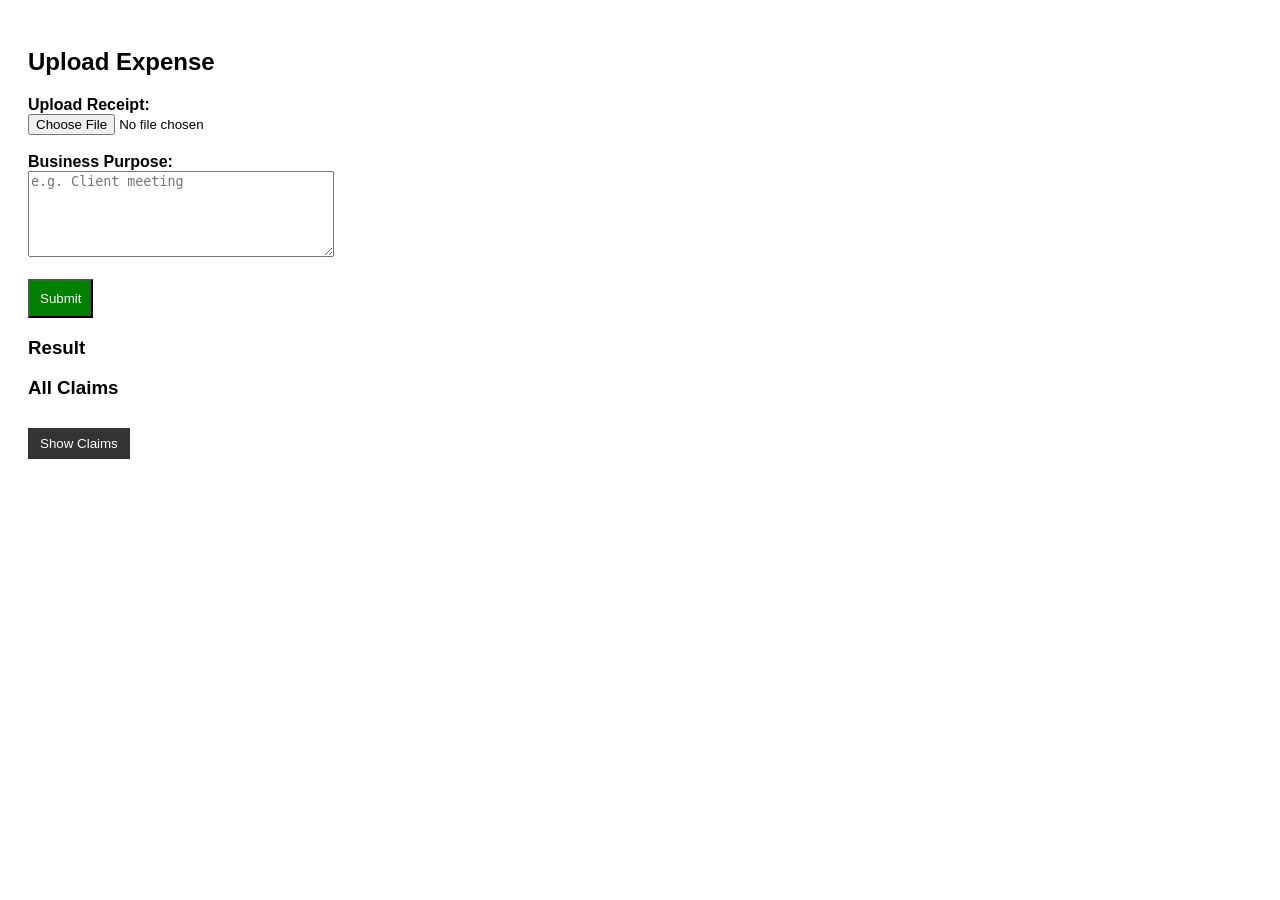
==== frontend/index.html @ b4218f21 "Initial Commit - partial submission" ====
<!DOCTYPE html>
<html>
<head>
    <title>Expense Auditor</title>
    <link rel="stylesheet" href="style.css">
</head>
<body>

<h2>Upload Expense</h2>

<form id="uploadForm">
    
    <label><b>Upload Receipt:</b></label><br>
    <input type="file" name="file" required><br><br>

    <label><b>Business Purpose:</b></label><br>
    <textarea name="purpose" placeholder="e.g. Client meeting"></textarea><br><br>

    <button type="submit">Submit</button>
</form>

<h3>Result</h3>
<pre id="result"></pre>

<h3>All Claims</h3>
<button id="toggleBtn" onclick="toggleClaims()">Show Claims</button>
<ul id="claims"></ul>

<script src="script.js"></script>

</body>
</html>
---- frontend/style.css ----
body {
    font-family: Arial;
    padding: 20px;
}

textarea {
    width: 300px;
    height: 80px;
}

button {
    padding: 10px;
    background: green;
    color: white;
}

#toggleBtn {
    margin-top: 10px;
    padding: 8px 12px;
    background-color: #333;
    color: white;
    border: none;
    cursor: pointer;
}

#toggleBtn:hover {
    background-color: #555;
}
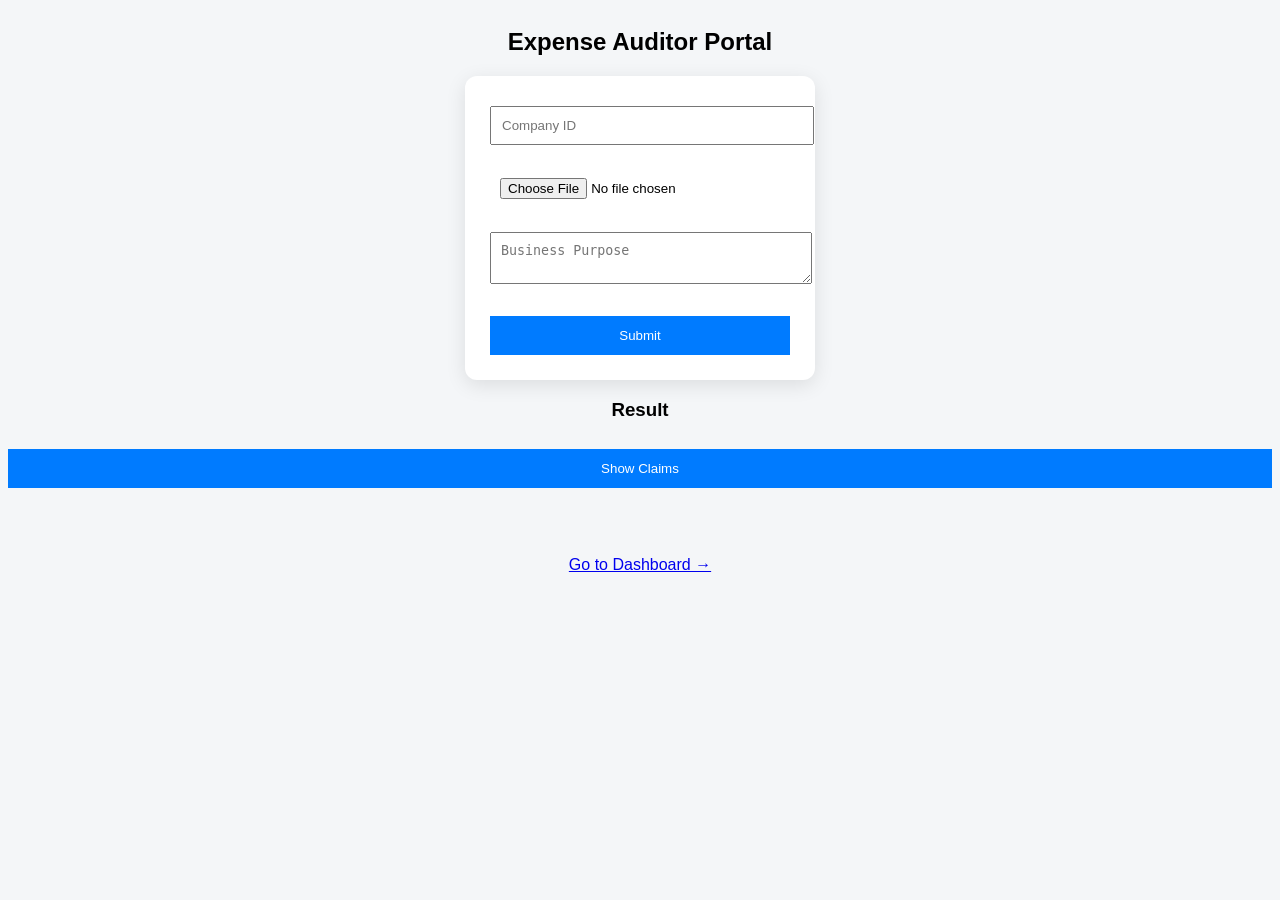
==== commit a1427ff5: "UI changes and other minor fixes" ====
--- a/frontend/index.html
+++ b/frontend/index.html
@@ -6,25 +6,23 @@
 </head>
 <body>
 
-<h2>Upload Expense</h2>
+<h2>Expense Auditor Portal</h2>
 
 <form id="uploadForm">
-    
-    <label><b>Upload Receipt:</b></label><br>
+    <input type="text" name="company_id" placeholder="Company ID" required><br><br>
     <input type="file" name="file" required><br><br>
-
-    <label><b>Business Purpose:</b></label><br>
-    <textarea name="purpose" placeholder="e.g. Client meeting"></textarea><br><br>
-
+    <textarea name="purpose" placeholder="Business Purpose"></textarea><br><br>
     <button type="submit">Submit</button>
 </form>
 
 <h3>Result</h3>
-<pre id="result"></pre>
+<div id="result"></div>
 
-<h3>All Claims</h3>
 <button id="toggleBtn" onclick="toggleClaims()">Show Claims</button>
 <ul id="claims"></ul>
+
+<br><br>
+<a href="dashboard.html">Go to Dashboard →</a>
 
 <script src="script.js"></script>
 
--- a/frontend/style.css
+++ b/frontend/style.css
@@ -1,28 +1,36 @@
 body {
-    font-family: Arial;
-    padding: 20px;
+    font-family: 'Segoe UI', sans-serif;
+    background: #f4f6f8;
+    display: flex;
+    flex-direction: column;
+    align-items: center;
 }
 
-textarea {
+form {
+    background: white;
+    padding: 25px;
+    border-radius: 12px;
+    box-shadow: 0 5px 20px rgba(0,0,0,0.1);
     width: 300px;
-    height: 80px;
+}
+
+input, textarea, select {
+    width: 100%;
+    padding: 10px;
+    margin-top: 5px;
 }
 
 button {
-    padding: 10px;
-    background: green;
+    width: 100%;
+    padding: 12px;
+    background: #007bff;
     color: white;
+    border: none;
+    margin-top: 10px;
 }
 
-#toggleBtn {
-    margin-top: 10px;
-    padding: 8px 12px;
-    background-color: #333;
-    color: white;
-    border: none;
-    cursor: pointer;
-}
-
-#toggleBtn:hover {
-    background-color: #555;
+table {
+    width: 90%;
+    margin-top: 20px;
+    background: white;
 }
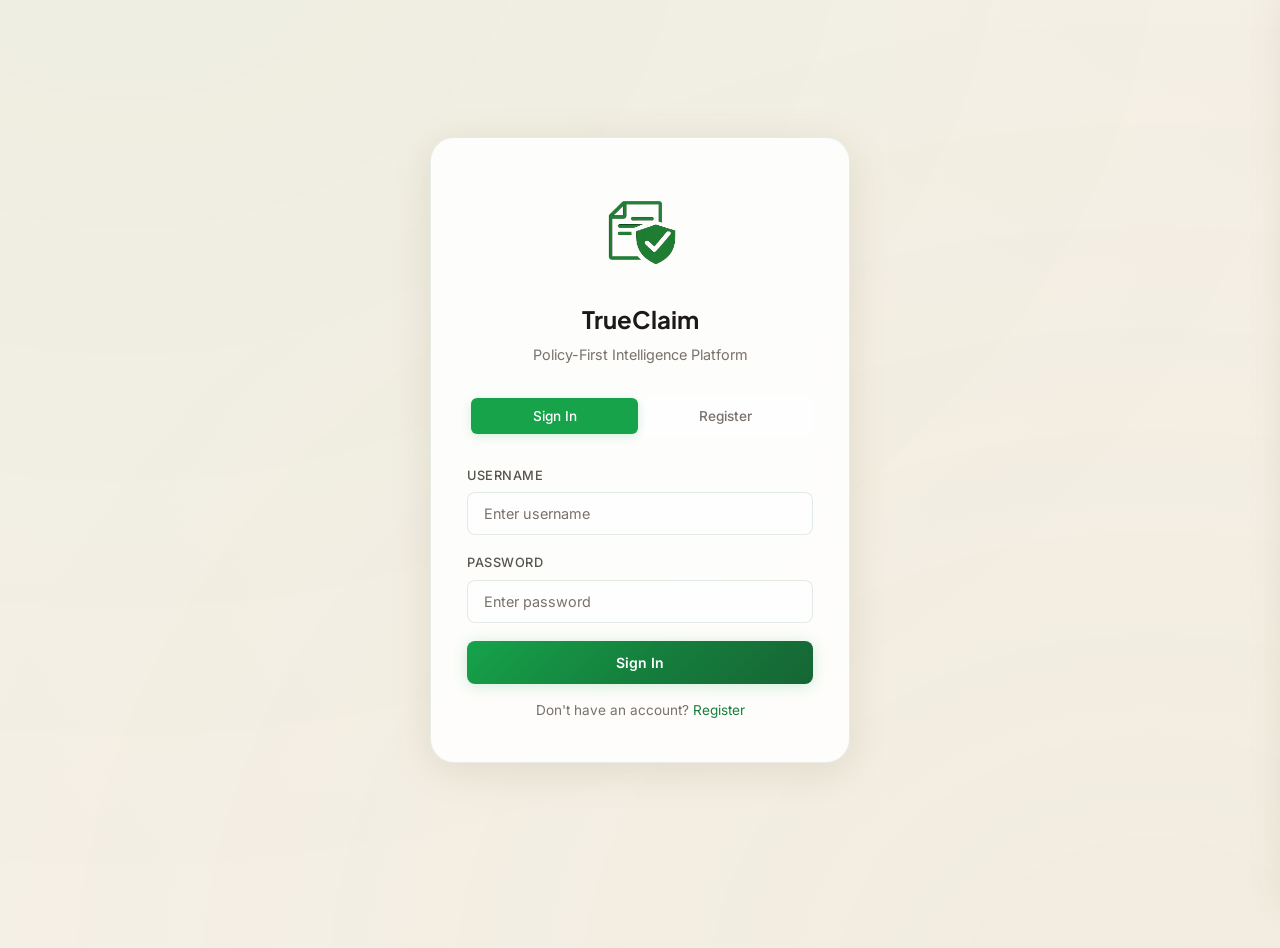
==== commit 95b69e29: "Role Based Login, Data retention after closing, Notifications on dashboard, Professional UI changes," ====
--- a/frontend/index.html
+++ b/frontend/index.html
@@ -1,30 +1,67 @@
-<!DOCTYPE html>
-<html>
-<head>
-    <title>Expense Auditor</title>
-    <link rel="stylesheet" href="style.css">
-</head>
-<body>
-
-<h2>Expense Auditor Portal</h2>
-
-<form id="uploadForm">
-    <input type="text" name="company_id" placeholder="Company ID" required><br><br>
-    <input type="file" name="file" required><br><br>
-    <textarea name="purpose" placeholder="Business Purpose"></textarea><br><br>
-    <button type="submit">Submit</button>
-</form>
-
-<h3>Result</h3>
-<div id="result"></div>
-
-<button id="toggleBtn" onclick="toggleClaims()">Show Claims</button>
-<ul id="claims"></ul>
-
-<br><br>
-<a href="dashboard.html">Go to Dashboard →</a>
-
-<script src="script.js"></script>
-
-</body>
+<!DOCTYPE html>
+<html lang="en">
+
+<head>
+    <meta charset="UTF-8">
+    <meta name="viewport" content="width=device-width, initial-scale=1.0">
+    <meta name="description"
+        content="Policy-First Expense Auditor — AI-powered expense claim management with automated policy compliance checking.">
+    <title>TrueClaim — Policy-First Intelligence</title>
+    <link rel="stylesheet" href="style.css">
+    <link rel="icon" href="logo/TrueClaim_logo_1.png">
+</head>
+
+<body>
+
+    <!-- ══════════════ HEADER ══════════════ -->
+    <header class="app-header" id="appHeader" style="display:none;">
+        <div class="logo" onclick="navigate(currentUser?.role === 'company' ? 'dashboard' : 'employee')">
+            <img src="logo/TrueClaim_logo_1.png" alt="Logo" style="height: 75px;">
+            <span>TrueClaim</span>
+        </div>
+
+        <nav>
+            <ul class="nav-links" id="navLinks"></ul>
+        </nav>
+
+        <div class="header-actions">
+            <div class="user-badge" id="userBadge">
+                <div class="avatar" id="userAvatar"></div>
+                <span id="userName"></span>
+                <span class="role-tag" id="userRole"></span>
+            </div>
+            <button class="notif-bell" id="notifBell" onclick="toggleNotifPanel()">
+                <svg width="20" height="20" viewBox="0 0 24 24" fill="none" stroke="currentColor" stroke-width="2"
+                    stroke-linecap="round" stroke-linejoin="round">
+                    <path d="M18 8A6 6 0 0 0 6 8c0 7-3 9-3 9h18s-3-2-3-9"></path>
+                    <path d="M13.73 21a2 2 0 0 1-3.46 0"></path>
+                </svg>
+                <span class="notif-badge" id="notifBadge"></span>
+            </button>
+            <button class="btn-logout" onclick="logout()">Logout</button>
+        </div>
+    </header>
+
+    <!-- ══════════════ MAIN CONTENT ══════════════ -->
+    <main class="main-content" id="mainContent"></main>
+
+    <!-- ══════════════ NOTIFICATION PANEL ══════════════ -->
+    <div class="notif-overlay" id="notifOverlay" onclick="toggleNotifPanel()"></div>
+    <aside class="notif-panel" id="notifPanel">
+        <div class="notif-panel-header">
+            <h3>Notifications</h3>
+            <div style="display:flex; gap:8px; align-items:center;">
+                <button class="link-text" onclick="markAllRead()">Mark all read</button>
+                <button class="notif-panel-close" onclick="toggleNotifPanel()">✕</button>
+            </div>
+        </div>
+        <div class="notif-list" id="notifList"></div>
+    </aside>
+
+    <!-- ══════════════ TOAST CONTAINER ══════════════ -->
+    <div class="toast-container" id="toastContainer"></div>
+
+    <script src="script.js"></script>
+</body>
+
 </html>
--- a/frontend/style.css
+++ b/frontend/style.css
@@ -1,36 +1,1463 @@
+/* EXPENSE AUDITOR — Parchment & Green Money Design System */
+
+@import url('https://fonts.googleapis.com/css2?family=Inter:wght@300;400;500;600;700&family=Plus+Jakarta+Sans:wght@500;600;700;800&display=swap');
+
+/* ── Design Tokens ── */
+:root {
+  --bg-primary: #f5f0e6;
+  --bg-secondary: #efe9db;
+  --bg-card: rgba(255, 255, 255, 0.75);
+  --bg-card-hover: rgba(255, 255, 255, 0.9);
+  --bg-glass: rgba(255, 252, 245, 0.7);
+  --bg-input: rgba(255, 255, 255, 0.6);
+  --bg-overlay: rgba(60, 50, 30, 0.4);
+
+  --border-subtle: rgba(22, 101, 52, 0.12);
+  --border-medium: rgba(22, 101, 52, 0.25);
+  --border-focus: rgba(22, 163, 74, 0.5);
+
+  --text-primary: #1c1917;
+  --text-secondary: #57534e;
+  --text-muted: #78716c;
+  --text-accent: #15803d;
+
+  --accent-primary: #16a34a;
+  --accent-hover: #15803d;
+  --accent-glow: rgba(22, 163, 74, 0.2);
+  --gradient-primary: linear-gradient(135deg, #16a34a, #15803d, #166534);
+  --gradient-card: linear-gradient(135deg, rgba(22, 163, 74, 0.05), rgba(22, 101, 52, 0.02));
+  --gradient-hero: linear-gradient(135deg, #16a34a 0%, #15803d 50%, #166534 100%);
+
+  --success: #16a34a;
+  --success-bg: rgba(22, 163, 74, 0.1);
+  --success-border: rgba(22, 163, 74, 0.3);
+  --warning: #d97706;
+  --warning-bg: rgba(217, 119, 6, 0.1);
+  --warning-border: rgba(217, 119, 6, 0.3);
+  --danger: #dc2626;
+  --danger-bg: rgba(220, 38, 38, 0.08);
+  --danger-border: rgba(220, 38, 38, 0.25);
+  --info: #2563eb;
+  --info-bg: rgba(37, 99, 235, 0.08);
+
+  --radius-sm: 8px;
+  --radius-md: 12px;
+  --radius-lg: 16px;
+  --radius-xl: 24px;
+  --radius-full: 9999px;
+
+  --shadow-sm: 0 2px 8px rgba(120, 100, 60, 0.08);
+  --shadow-md: 0 4px 20px rgba(120, 100, 60, 0.1);
+  --shadow-lg: 0 8px 40px rgba(120, 100, 60, 0.14);
+  --shadow-glow: 0 0 25px var(--accent-glow);
+
+  --transition-fast: 150ms cubic-bezier(0.4, 0, 0.2, 1);
+  --transition-base: 250ms cubic-bezier(0.4, 0, 0.2, 1);
+  --transition-slow: 400ms cubic-bezier(0.4, 0, 0.2, 1);
+
+  --font-body: 'Inter', -apple-system, BlinkMacSystemFont, 'Segoe UI', sans-serif;
+  --font-heading: 'Plus Jakarta Sans', 'Inter', sans-serif;
+
+  --header-height: 64px;
+}
+
+/* ── Reset & Base ── */
+*, *::before, *::after {
+  margin: 0;
+  padding: 0;
+  box-sizing: border-box;
+}
+
+html {
+  font-size: 16px;
+  scroll-behavior: smooth;
+  -webkit-font-smoothing: antialiased;
+  -moz-osx-font-smoothing: grayscale;
+}
+
 body {
-    font-family: 'Segoe UI', sans-serif;
-    background: #f4f6f8;
+  font-family: var(--font-body);
+  background: var(--bg-primary);
+  color: var(--text-primary);
+  min-height: 100vh;
+  line-height: 1.6;
+  overflow-x: hidden;
+}
+
+/* Ambient background warmth */
+body::before {
+  content: '';
+  position: fixed;
+  top: -50%;
+  left: -50%;
+  width: 200%;
+  height: 200%;
+  background: radial-gradient(ellipse at 30% 20%, rgba(22, 163, 74, 0.03) 0%, transparent 50%),
+              radial-gradient(ellipse at 70% 80%, rgba(180, 160, 100, 0.04) 0%, transparent 50%);
+  pointer-events: none;
+  z-index: -1;
+}
+
+a { color: var(--text-accent); text-decoration: none; }
+a:hover { color: var(--accent-hover); }
+
+/* ── Scrollbar ── */
+::-webkit-scrollbar { width: 6px; }
+::-webkit-scrollbar-track { background: transparent; }
+::-webkit-scrollbar-thumb {
+  background: rgba(22, 163, 74, 0.25);
+  border-radius: var(--radius-full);
+}
+::-webkit-scrollbar-thumb:hover { background: rgba(22, 163, 74, 0.45); }
+
+
+/* HEADER / NAVIGATION */
+
+.app-header {
+  position: sticky;
+  top: 0;
+  z-index: 100;
+  height: var(--header-height);
+  padding: 0 24px;
+  display: flex;
+  align-items: center;
+  justify-content: space-between;
+  background: rgba(239, 233, 219, 0.9);
+  backdrop-filter: blur(20px) saturate(1.4);
+  -webkit-backdrop-filter: blur(20px) saturate(1.4);
+  border-bottom: 1px solid rgba(22, 101, 52, 0.1);
+}
+
+.logo {
+  display: flex;
+  align-items: center;
+  gap: 10px;
+  font-family: var(--font-heading);
+  font-weight: 700;
+  font-size: 1.15rem;
+  color: var(--text-primary);
+  cursor: pointer;
+}
+
+.logo-icon {
+  width: 34px;
+  height: 34px;
+  border-radius: var(--radius-sm);
+  background: var(--gradient-primary);
+  display: flex;
+  align-items: center;
+  justify-content: center;
+  font-size: 1rem;
+  box-shadow: var(--shadow-glow);
+}
+
+.nav-links {
+  display: flex;
+  align-items: center;
+  gap: 4px;
+  list-style: none;
+}
+
+.nav-links a {
+  padding: 8px 16px;
+  border-radius: var(--radius-sm);
+  font-size: 0.875rem;
+  font-weight: 500;
+  color: var(--text-secondary);
+  transition: all var(--transition-fast);
+  position: relative;
+}
+
+.nav-links a:hover,
+.nav-links a.active {
+  color: var(--text-primary);
+  background: rgba(22, 163, 74, 0.08);
+}
+
+.nav-links a.active::after {
+  content: '';
+  position: absolute;
+  bottom: -1px;
+  left: 50%;
+  transform: translateX(-50%);
+  width: 20px;
+  height: 2px;
+  background: var(--accent-primary);
+  border-radius: var(--radius-full);
+}
+
+.header-actions {
+  display: flex;
+  align-items: center;
+  gap: 12px;
+}
+
+.user-badge {
+  display: flex;
+  align-items: center;
+  gap: 8px;
+  padding: 6px 14px;
+  background: var(--bg-card);
+  border: 1px solid var(--border-subtle);
+  border-radius: var(--radius-full);
+  font-size: 0.8rem;
+  color: var(--text-secondary);
+}
+
+.user-badge .avatar {
+  width: 24px;
+  height: 24px;
+  border-radius: 50%;
+  background: var(--gradient-primary);
+  display: flex;
+  align-items: center;
+  justify-content: center;
+  font-size: 0.7rem;
+  font-weight: 600;
+  color: white;
+}
+
+.user-badge .role-tag {
+  font-size: 0.65rem;
+  text-transform: uppercase;
+  letter-spacing: 0.5px;
+  padding: 2px 6px;
+  border-radius: var(--radius-full);
+  background: rgba(22, 163, 74, 0.12);
+  color: var(--text-accent);
+}
+
+/* ── Notification Bell ── */
+.notif-bell {
+  position: relative;
+  background: none;
+  border: 1px solid var(--border-subtle);
+  border-radius: var(--radius-sm);
+  width: 38px;
+  height: 38px;
+  display: flex;
+  align-items: center;
+  justify-content: center;
+  cursor: pointer;
+  color: var(--text-secondary);
+  font-size: 1.1rem;
+  transition: all var(--transition-fast);
+}
+
+.notif-bell:hover {
+  background: rgba(22, 163, 74, 0.08);
+  color: var(--text-primary);
+  border-color: var(--border-medium);
+}
+
+.notif-badge {
+  position: absolute;
+  top: -4px;
+  right: -4px;
+  min-width: 18px;
+  height: 18px;
+  padding: 0 5px;
+  border-radius: var(--radius-full);
+  background: var(--danger);
+  color: white;
+  font-size: 0.65rem;
+  font-weight: 700;
+  display: flex;
+  align-items: center;
+  justify-content: center;
+  box-shadow: 0 0 0 2px var(--bg-primary);
+}
+
+.notif-badge:empty, .notif-badge[data-count="0"] {
+  display: none;
+}
+
+.btn-logout {
+  background: none;
+  border: 1px solid var(--border-subtle);
+  border-radius: var(--radius-sm);
+  padding: 8px 14px;
+  font-size: 0.8rem;
+  font-weight: 500;
+  color: var(--text-secondary);
+  cursor: pointer;
+  transition: all var(--transition-fast);
+  font-family: var(--font-body);
+}
+
+.btn-logout:hover {
+  border-color: var(--danger-border);
+  color: var(--danger);
+  background: var(--danger-bg);
+}
+
+
+/* MAIN CONTENT */
+
+.main-content {
+  max-width: 1280px;
+  margin: 0 auto;
+  padding: 32px 24px 80px;
+  min-height: calc(100vh - var(--header-height));
+}
+
+.page-title {
+  font-family: var(--font-heading);
+  font-size: 1.75rem;
+  font-weight: 700;
+  margin-bottom: 8px;
+  background: var(--gradient-hero);
+  -webkit-background-clip: text;
+  -webkit-text-fill-color: transparent;
+  background-clip: text;
+}
+
+.page-subtitle {
+  color: var(--text-muted);
+  font-size: 0.95rem;
+  margin-bottom: 32px;
+}
+
+
+/* AUTH PAGES (Login / Register) */
+
+.auth-container {
+  display: flex;
+  align-items: center;
+  justify-content: center;
+  min-height: calc(100vh - var(--header-height));
+  padding: 20px;
+}
+
+.auth-card {
+  width: 100%;
+  max-width: 420px;
+  background: rgba(255, 255, 255, 0.85);
+  backdrop-filter: blur(20px);
+  -webkit-backdrop-filter: blur(20px);
+  border: 1px solid rgba(22, 101, 52, 0.1);
+  border-radius: var(--radius-xl);
+  padding: 40px 36px;
+  box-shadow: var(--shadow-lg);
+  animation: fadeSlideUp 0.5s ease;
+}
+
+.auth-card .logo-icon {
+  width: 48px;
+  height: 48px;
+  font-size: 1.4rem;
+  margin: 0 auto 20px;
+}
+
+.auth-card h2 {
+  font-family: var(--font-heading);
+  font-size: 1.5rem;
+  text-align: center;
+  margin-bottom: 4px;
+}
+
+.auth-card .subtitle {
+  text-align: center;
+  color: var(--text-muted);
+  font-size: 0.9rem;
+  margin-bottom: 28px;
+}
+
+.auth-tabs {
+  display: flex;
+  gap: 4px;
+  margin-bottom: 28px;
+  background: var(--bg-input);
+  border-radius: var(--radius-sm);
+  padding: 4px;
+}
+
+.auth-tabs button {
+  flex: 1;
+  padding: 10px;
+  border: none;
+  border-radius: 6px;
+  background: transparent;
+  color: var(--text-muted);
+  font-family: var(--font-body);
+  font-size: 0.85rem;
+  font-weight: 500;
+  cursor: pointer;
+  transition: all var(--transition-fast);
+}
+
+.auth-tabs button.active {
+  background: var(--accent-primary);
+  color: white;
+  box-shadow: 0 2px 10px var(--accent-glow);
+}
+
+
+/* FORM ELEMENTS */
+
+.form-group {
+  margin-bottom: 18px;
+}
+
+.form-group label {
+  display: block;
+  font-size: 0.8rem;
+  font-weight: 500;
+  color: var(--text-secondary);
+  margin-bottom: 6px;
+  text-transform: uppercase;
+  letter-spacing: 0.5px;
+}
+
+.form-input,
+.form-select,
+.form-textarea {
+  width: 100%;
+  padding: 12px 16px;
+  background: var(--bg-input);
+  border: 1px solid var(--border-subtle);
+  border-radius: var(--radius-sm);
+  color: var(--text-primary);
+  font-family: var(--font-body);
+  font-size: 0.9rem;
+  transition: all var(--transition-fast);
+  outline: none;
+}
+
+.form-input:focus,
+.form-select:focus,
+.form-textarea:focus {
+  border-color: var(--border-focus);
+  box-shadow: 0 0 0 3px rgba(22, 163, 74, 0.12);
+}
+
+.form-input::placeholder,
+.form-textarea::placeholder {
+  color: var(--text-muted);
+}
+
+.form-textarea {
+  resize: vertical;
+  min-height: 80px;
+}
+
+.form-select {
+  cursor: pointer;
+  appearance: none;
+  background-image: url("data:image/svg+xml,%3Csvg xmlns='http://www.w3.org/2000/svg' width='12' height='12' viewBox='0 0 12 12'%3E%3Cpath fill='%2378716c' d='M6 8.825L.35 3.175l.7-.7L6 7.425l4.95-4.95.7.7z'/%3E%3C/svg%3E");
+  background-repeat: no-repeat;
+  background-position: right 14px center;
+  padding-right: 36px;
+}
+
+.form-select option {
+  background: #faf6ee;
+  color: var(--text-primary);
+}
+
+
+/* ── Buttons ── */
+.btn {
+  display: inline-flex;
+  align-items: center;
+  justify-content: center;
+  gap: 8px;
+  padding: 12px 24px;
+  border: none;
+  border-radius: var(--radius-sm);
+  font-family: var(--font-body);
+  font-size: 0.875rem;
+  font-weight: 600;
+  cursor: pointer;
+  transition: all var(--transition-fast);
+  text-decoration: none;
+  line-height: 1.4;
+}
+
+.btn-primary {
+  background: var(--gradient-primary);
+  color: white;
+  box-shadow: 0 2px 15px var(--accent-glow);
+}
+
+.btn-primary:hover {
+  transform: translateY(-1px);
+  box-shadow: 0 4px 25px var(--accent-glow);
+}
+
+.btn-primary:active {
+  transform: translateY(0);
+}
+
+.btn-secondary {
+  background: var(--bg-card);
+  color: var(--text-primary);
+  border: 1px solid var(--border-subtle);
+}
+
+.btn-secondary:hover {
+  border-color: var(--border-medium);
+  background: var(--bg-card-hover);
+}
+
+.btn-success {
+  background: var(--success);
+  color: white;
+}
+
+.btn-danger {
+  background: var(--danger);
+  color: white;
+}
+
+.btn-warning {
+  background: var(--warning);
+  color: #1a1a1a;
+}
+
+.btn-sm {
+  padding: 8px 14px;
+  font-size: 0.8rem;
+}
+
+.btn-full {
+  width: 100%;
+}
+
+.btn:disabled {
+  opacity: 0.5;
+  cursor: not-allowed;
+  transform: none !important;
+}
+
+
+/* UPLOAD AREA */
+
+.upload-dropzone {
+  border: 2px dashed var(--border-medium);
+  border-radius: var(--radius-lg);
+  padding: 40px 20px;
+  text-align: center;
+  cursor: pointer;
+  transition: all var(--transition-base);
+  background: var(--bg-input);
+  position: relative;
+}
+
+.upload-dropzone:hover,
+.upload-dropzone.dragover {
+  border-color: var(--accent-primary);
+  background: rgba(22, 163, 74, 0.04);
+  box-shadow: 0 0 25px rgba(22, 163, 74, 0.1);
+}
+
+.upload-dropzone .icon {
+  font-size: 2.5rem;
+  margin-bottom: 12px;
+  opacity: 0.6;
+}
+
+.upload-dropzone .text-main {
+  font-size: 0.95rem;
+  color: var(--text-secondary);
+  margin-bottom: 4px;
+}
+
+.upload-dropzone .text-sub {
+  font-size: 0.8rem;
+  color: var(--text-muted);
+}
+
+.upload-dropzone input[type="file"] {
+  position: absolute;
+  inset: 0;
+  opacity: 0;
+  cursor: pointer;
+}
+
+.file-preview {
+  display: flex;
+  align-items: center;
+  gap: 12px;
+  padding: 12px 16px;
+  background: var(--bg-card);
+  border: 1px solid var(--border-subtle);
+  border-radius: var(--radius-sm);
+  margin-top: 12px;
+}
+
+.file-preview img {
+  width: 48px;
+  height: 48px;
+  object-fit: cover;
+  border-radius: 6px;
+  border: 1px solid var(--border-subtle);
+}
+
+.file-preview .file-info {
+  flex: 1;
+}
+
+.file-preview .file-name {
+  font-size: 0.85rem;
+  font-weight: 500;
+  color: var(--text-primary);
+}
+
+.file-preview .file-size {
+  font-size: 0.75rem;
+  color: var(--text-muted);
+}
+
+.file-preview .remove-file {
+  background: none;
+  border: none;
+  color: var(--text-muted);
+  cursor: pointer;
+  font-size: 1.1rem;
+  padding: 4px;
+  transition: color var(--transition-fast);
+}
+
+.file-preview .remove-file:hover {
+  color: var(--danger);
+}
+
+
+/* CARDS */
+
+.card {
+  background: var(--bg-card);
+  backdrop-filter: blur(12px);
+  -webkit-backdrop-filter: blur(12px);
+  border: 1px solid var(--border-subtle);
+  border-radius: var(--radius-lg);
+  padding: 24px;
+  transition: all var(--transition-base);
+}
+
+.card:hover {
+  border-color: var(--border-medium);
+  box-shadow: var(--shadow-md);
+}
+
+.card-header {
+  display: flex;
+  align-items: center;
+  justify-content: space-between;
+  margin-bottom: 20px;
+}
+
+.card-title {
+  font-family: var(--font-heading);
+  font-size: 1.1rem;
+  font-weight: 600;
+}
+
+
+/* STATUS PILLS */
+
+.status-pill {
+  display: inline-flex;
+  align-items: center;
+  gap: 6px;
+  padding: 4px 12px;
+  border-radius: var(--radius-full);
+  font-size: 0.75rem;
+  font-weight: 600;
+  text-transform: uppercase;
+  letter-spacing: 0.5px;
+}
+
+.status-pill::before {
+  content: '';
+  width: 6px;
+  height: 6px;
+  border-radius: 50%;
+}
+
+.status-approved {
+  background: var(--success-bg);
+  color: var(--success);
+  border: 1px solid var(--success-border);
+}
+.status-approved::before { background: var(--success); box-shadow: 0 0 6px rgba(22, 163, 74, 0.5); }
+
+.status-flagged {
+  background: var(--warning-bg);
+  color: var(--warning);
+  border: 1px solid var(--warning-border);
+}
+.status-flagged::before { background: var(--warning); box-shadow: 0 0 6px rgba(217, 119, 6, 0.5); }
+
+.status-rejected {
+  background: var(--danger-bg);
+  color: var(--danger);
+  border: 1px solid var(--danger-border);
+}
+.status-rejected::before { background: var(--danger); box-shadow: 0 0 6px rgba(220, 38, 38, 0.5); }
+
+/* Risk level pills */
+.risk-high { color: var(--danger); }
+.risk-medium { color: var(--warning); }
+.risk-low { color: var(--success); }
+
+
+/* STATS ROW */
+
+.stats-row {
+  display: grid;
+  grid-template-columns: repeat(auto-fit, minmax(200px, 1fr));
+  gap: 16px;
+  margin-bottom: 28px;
+}
+
+.stat-card {
+  background: var(--gradient-card);
+  border: 1px solid var(--border-subtle);
+  border-radius: var(--radius-md);
+  padding: 20px;
+  transition: all var(--transition-base);
+}
+
+.stat-card:hover {
+  border-color: var(--border-medium);
+  transform: translateY(-2px);
+  box-shadow: var(--shadow-md);
+}
+
+.stat-card .stat-label {
+  font-size: 0.75rem;
+  font-weight: 500;
+  color: var(--text-muted);
+  text-transform: uppercase;
+  letter-spacing: 0.5px;
+  margin-bottom: 8px;
+}
+
+.stat-card .stat-value {
+  font-family: var(--font-heading);
+  font-size: 1.75rem;
+  font-weight: 700;
+}
+
+.stat-card .stat-icon {
+  font-size: 1.3rem;
+  margin-bottom: 8px;
+}
+
+
+/* CLAIMS TABLE */
+
+.table-wrapper {
+  overflow-x: auto;
+  border: 1px solid var(--border-subtle);
+  border-radius: var(--radius-lg);
+  background: var(--bg-card);
+}
+
+.claims-table {
+  width: 100%;
+  border-collapse: collapse;
+  font-size: 0.875rem;
+}
+
+.claims-table thead {
+  background: rgba(22, 163, 74, 0.04);
+}
+
+.claims-table th {
+  padding: 14px 16px;
+  text-align: left;
+  font-size: 0.75rem;
+  font-weight: 600;
+  text-transform: uppercase;
+  letter-spacing: 0.5px;
+  color: var(--text-muted);
+  border-bottom: 1px solid var(--border-subtle);
+  white-space: nowrap;
+}
+
+.claims-table td {
+  padding: 14px 16px;
+  border-bottom: 1px solid rgba(22, 101, 52, 0.06);
+  color: var(--text-secondary);
+  vertical-align: middle;
+}
+
+.claims-table tbody tr {
+  transition: background var(--transition-fast);
+  cursor: pointer;
+}
+
+.claims-table tbody tr:hover {
+  background: rgba(22, 163, 74, 0.04);
+}
+
+.claims-table tbody tr:last-child td {
+  border-bottom: none;
+}
+
+.claims-table .merchant-name {
+  font-weight: 500;
+  color: var(--text-primary);
+}
+
+.claims-table .amount {
+  font-weight: 600;
+  font-family: var(--font-heading);
+  color: var(--text-primary);
+}
+
+.table-empty {
+  text-align: center;
+  padding: 60px 20px;
+  color: var(--text-muted);
+}
+
+.table-empty .icon {
+  font-size: 2.5rem;
+  margin-bottom: 12px;
+  opacity: 0.4;
+}
+
+.table-filters {
+  display: flex;
+  gap: 8px;
+  margin-bottom: 16px;
+  flex-wrap: wrap;
+}
+
+.filter-btn {
+  padding: 6px 16px;
+  border: 1px solid var(--border-subtle);
+  border-radius: var(--radius-full);
+  background: transparent;
+  color: var(--text-secondary);
+  font-family: var(--font-body);
+  font-size: 0.8rem;
+  font-weight: 500;
+  cursor: pointer;
+  transition: all var(--transition-fast);
+}
+
+.filter-btn:hover,
+.filter-btn.active {
+  border-color: var(--accent-primary);
+  color: var(--text-accent);
+  background: rgba(99, 102, 241, 0.1);
+}
+
+
+/* AUDIT DETAIL VIEW (Side-by-Side) */
+
+.detail-grid {
+  display: grid;
+  grid-template-columns: 1fr 1fr;
+  gap: 24px;
+  margin-top: 20px;
+}
+
+.receipt-panel {
+  background: var(--bg-card);
+  border: 1px solid var(--border-subtle);
+  border-radius: var(--radius-lg);
+  padding: 20px;
+  display: flex;
+  flex-direction: column;
+  align-items: center;
+}
+
+.receipt-panel img {
+  max-width: 100%;
+  max-height: 500px;
+  object-fit: contain;
+  border-radius: var(--radius-sm);
+  border: 1px solid var(--border-subtle);
+}
+
+.receipt-panel .no-image {
+  padding: 80px 20px;
+  text-align: center;
+  color: var(--text-muted);
+  font-size: 0.9rem;
+}
+
+.detail-panel {
+  display: flex;
+  flex-direction: column;
+  gap: 16px;
+}
+
+.detail-section {
+  background: var(--bg-card);
+  border: 1px solid var(--border-subtle);
+  border-radius: var(--radius-md);
+  padding: 20px;
+}
+
+.detail-section h3 {
+  font-family: var(--font-heading);
+  font-size: 0.9rem;
+  font-weight: 600;
+  color: var(--text-accent);
+  margin-bottom: 14px;
+  display: flex;
+  align-items: center;
+  gap: 8px;
+}
+
+.detail-row {
+  display: flex;
+  justify-content: space-between;
+  padding: 8px 0;
+  border-bottom: 1px solid rgba(22, 101, 52, 0.06);
+}
+
+.detail-row:last-child { border-bottom: none; }
+
+.detail-row .label {
+  color: var(--text-muted);
+  font-size: 0.85rem;
+}
+
+.detail-row .value {
+  font-weight: 500;
+  font-size: 0.85rem;
+}
+
+.policy-snippet-box {
+  background: rgba(22, 163, 74, 0.05);
+  border: 1px solid rgba(22, 101, 52, 0.1);
+  border-left: 3px solid var(--accent-primary);
+  border-radius: 0 var(--radius-sm) var(--radius-sm) 0;
+  padding: 14px 16px;
+  font-size: 0.85rem;
+  color: var(--text-secondary);
+  line-height: 1.6;
+  font-style: italic;
+}
+
+.confidence-bar {
+  width: 100%;
+  height: 6px;
+  background: var(--bg-input);
+  border-radius: var(--radius-full);
+  overflow: hidden;
+  margin-top: 6px;
+}
+
+.confidence-fill {
+  height: 100%;
+  border-radius: var(--radius-full);
+  transition: width 1s ease;
+}
+
+
+/* OVERRIDE SECTION */
+
+.override-box {
+  background: var(--bg-card);
+  border: 1px solid var(--border-medium);
+  border-radius: var(--radius-md);
+  padding: 20px;
+}
+
+.override-box h3 {
+  font-family: var(--font-heading);
+  font-size: 0.9rem;
+  margin-bottom: 16px;
+  color: var(--text-accent);
+}
+
+.override-actions {
+  display: flex;
+  gap: 8px;
+  margin-bottom: 12px;
+}
+
+.override-actions .btn {
+  flex: 1;
+  padding: 10px;
+  font-size: 0.8rem;
+  border: 2px solid transparent;
+  opacity: 0.6;
+}
+
+.override-actions .btn.selected {
+  opacity: 1;
+  transform: scale(1.02);
+}
+
+.override-actions .btn-success.selected {
+  border-color: var(--success);
+  box-shadow: 0 0 15px rgba(16, 185, 129, 0.2);
+}
+
+.override-actions .btn-warning.selected {
+  border-color: var(--warning);
+  box-shadow: 0 0 15px rgba(245, 158, 11, 0.2);
+}
+
+.override-actions .btn-danger.selected {
+  border-color: var(--danger);
+  box-shadow: 0 0 15px rgba(239, 68, 68, 0.2);
+}
+
+.override-info {
+  margin-top: 12px;
+  padding: 12px 16px;
+  background: rgba(22, 163, 74, 0.05);
+  border-radius: var(--radius-sm);
+  font-size: 0.8rem;
+  color: var(--text-secondary);
+}
+
+
+/* NOTIFICATIONS PANEL */
+
+.notif-panel {
+  position: fixed;
+  top: 0;
+  right: -400px;
+  width: 380px;
+  max-width: 90vw;
+  height: 100vh;
+  background: #f5f0e6;
+  border-left: 1px solid var(--border-subtle);
+  z-index: 200;
+  transition: right var(--transition-slow);
+  display: flex;
+  flex-direction: column;
+  box-shadow: -10px 0 40px rgba(100, 80, 40, 0.15);
+}
+
+.notif-panel.open {
+  right: 0;
+}
+
+.notif-panel-header {
+  display: flex;
+  align-items: center;
+  justify-content: space-between;
+  padding: 20px 20px 16px;
+  border-bottom: 1px solid var(--border-subtle);
+}
+
+.notif-panel-header h3 {
+  font-family: var(--font-heading);
+  font-size: 1.1rem;
+}
+
+.notif-panel-close {
+  background: none;
+  border: none;
+  color: var(--text-muted);
+  font-size: 1.3rem;
+  cursor: pointer;
+  padding: 4px;
+}
+
+.notif-panel-close:hover { color: var(--text-primary); }
+
+.notif-list {
+  flex: 1;
+  overflow-y: auto;
+  padding: 12px;
+}
+
+.notif-item {
+  padding: 14px 16px;
+  border-radius: var(--radius-sm);
+  margin-bottom: 6px;
+  transition: background var(--transition-fast);
+  cursor: pointer;
+  border-left: 3px solid transparent;
+}
+
+.notif-item:hover {
+  background: rgba(22, 163, 74, 0.05);
+}
+
+.notif-item.unread {
+  background: rgba(22, 163, 74, 0.04);
+  border-left-color: var(--accent-primary);
+}
+
+.notif-item .notif-message {
+  font-size: 0.85rem;
+  color: var(--text-secondary);
+  line-height: 1.5;
+}
+
+.notif-item .notif-time {
+  font-size: 0.72rem;
+  color: var(--text-muted);
+  margin-top: 6px;
+}
+
+.notif-item.type-success { border-left-color: var(--success); }
+.notif-item.type-warning { border-left-color: var(--warning); }
+.notif-item.type-error { border-left-color: var(--danger); }
+
+.notif-empty {
+  text-align: center;
+  padding: 60px 20px;
+  color: var(--text-muted);
+  font-size: 0.9rem;
+}
+
+.notif-overlay {
+  position: fixed;
+  inset: 0;
+  background: rgba(0,0,0,0.4);
+  z-index: 199;
+  opacity: 0;
+  pointer-events: none;
+  transition: opacity var(--transition-slow);
+}
+
+.notif-overlay.open {
+  opacity: 1;
+  pointer-events: auto;
+}
+
+
+/* EMPLOYEE CLAIMS LIST */
+
+.claim-cards {
+  display: grid;
+  gap: 12px;
+}
+
+.claim-card {
+  display: flex;
+  align-items: center;
+  gap: 16px;
+  padding: 16px 20px;
+  background: var(--bg-card);
+  border: 1px solid var(--border-subtle);
+  border-radius: var(--radius-md);
+  cursor: pointer;
+  transition: all var(--transition-fast);
+}
+
+.claim-card:hover {
+  border-color: var(--border-medium);
+  background: var(--bg-card-hover);
+  transform: translateX(4px);
+}
+
+.claim-card .claim-amount {
+  font-family: var(--font-heading);
+  font-size: 1.2rem;
+  font-weight: 700;
+  min-width: 100px;
+}
+
+.claim-card .claim-info {
+  flex: 1;
+}
+
+.claim-card .claim-merchant {
+  font-weight: 500;
+  color: var(--text-primary);
+  margin-bottom: 2px;
+}
+
+.claim-card .claim-meta {
+  font-size: 0.8rem;
+  color: var(--text-muted);
+}
+
+
+/* OCR RESULT CARD */
+
+.ocr-result {
+  background: var(--bg-card);
+  border: 1px solid var(--border-subtle);
+  border-radius: var(--radius-lg);
+  padding: 24px;
+  margin-top: 20px;
+  animation: fadeSlideUp 0.4s ease;
+}
+
+.ocr-result h3 {
+  font-family: var(--font-heading);
+  font-size: 1rem;
+  margin-bottom: 16px;
+  display: flex;
+  align-items: center;
+  gap: 8px;
+}
+
+.ocr-result .result-grid {
+  display: grid;
+  grid-template-columns: repeat(auto-fit, minmax(150px, 1fr));
+  gap: 12px;
+  margin-bottom: 16px;
+}
+
+.ocr-result .result-item {
+  padding: 12px;
+  background: var(--bg-input);
+  border-radius: var(--radius-sm);
+}
+
+.ocr-result .result-item .label {
+  font-size: 0.7rem;
+  text-transform: uppercase;
+  letter-spacing: 0.5px;
+  color: var(--text-muted);
+  margin-bottom: 4px;
+}
+
+.ocr-result .result-item .value {
+  font-size: 0.95rem;
+  font-weight: 600;
+}
+
+.ocr-warning {
+  display: flex;
+  align-items: center;
+  gap: 8px;
+  padding: 10px 14px;
+  background: var(--warning-bg);
+  border: 1px solid var(--warning-border);
+  border-radius: var(--radius-sm);
+  font-size: 0.85rem;
+  color: var(--warning);
+  margin-bottom: 12px;
+}
+
+
+/* TWO-COLUMN FORM LAYOUT */
+
+.form-grid {
+  display: grid;
+  grid-template-columns: 1fr 1fr;
+  gap: 16px;
+}
+
+.form-grid .form-group.full-width {
+  grid-column: 1 / -1;
+}
+
+
+/* BREADCRUMB / BACK NAV */
+
+.back-nav {
+  display: inline-flex;
+  align-items: center;
+  gap: 6px;
+  color: var(--text-muted);
+  font-size: 0.85rem;
+  margin-bottom: 20px;
+  cursor: pointer;
+  transition: color var(--transition-fast);
+}
+
+.back-nav:hover {
+  color: var(--text-accent);
+}
+
+
+/* ANIMATIONS */
+
+@keyframes fadeSlideUp {
+  from {
+    opacity: 0;
+    transform: translateY(16px);
+  }
+  to {
+    opacity: 1;
+    transform: translateY(0);
+  }
+}
+
+@keyframes fadeIn {
+  from { opacity: 0; }
+  to { opacity: 1; }
+}
+
+@keyframes pulse {
+  0%, 100% { opacity: 1; }
+  50% { opacity: 0.5; }
+}
+
+@keyframes shimmer {
+  0% { background-position: -200% 0; }
+  100% { background-position: 200% 0; }
+}
+
+.animate-in {
+  animation: fadeSlideUp 0.4s ease forwards;
+}
+
+.stagger-1 { animation-delay: 0.05s; }
+.stagger-2 { animation-delay: 0.1s; }
+.stagger-3 { animation-delay: 0.15s; }
+.stagger-4 { animation-delay: 0.2s; }
+
+.loading-skeleton {
+  background: linear-gradient(90deg, var(--bg-card) 25%, var(--bg-card-hover) 50%, var(--bg-card) 75%);
+  background-size: 200% 100%;
+  animation: shimmer 1.5s infinite;
+  border-radius: var(--radius-sm);
+  height: 20px;
+}
+
+
+/* RESPONSIVE */
+
+@media (max-width: 768px) {
+  .app-header {
+    padding: 0 16px;
+  }
+
+  .nav-links {
+    display: none;
+  }
+
+  .main-content {
+    padding: 20px 16px 60px;
+  }
+
+  .detail-grid {
+    grid-template-columns: 1fr;
+  }
+
+  .form-grid {
+    grid-template-columns: 1fr;
+  }
+
+  .stats-row {
+    grid-template-columns: repeat(2, 1fr);
+  }
+
+  .page-title {
+    font-size: 1.4rem;
+  }
+
+  .auth-card {
+    padding: 28px 24px;
+  }
+
+  .override-actions {
+    flex-direction: column;
+  }
+
+  /* Mobile nav toggle */
+  .mobile-nav-toggle {
     display: flex;
-    flex-direction: column;
-    align-items: center;
-}
-
-form {
-    background: white;
-    padding: 25px;
-    border-radius: 12px;
-    box-shadow: 0 5px 20px rgba(0,0,0,0.1);
-    width: 300px;
-}
-
-input, textarea, select {
-    width: 100%;
-    padding: 10px;
-    margin-top: 5px;
-}
-
-button {
-    width: 100%;
-    padding: 12px;
-    background: #007bff;
-    color: white;
-    border: none;
-    margin-top: 10px;
-}
-
-table {
-    width: 90%;
-    margin-top: 20px;
-    background: white;
+  }
+
+  .user-badge {
+    display: none;
+  }
+}
+
+@media (max-width: 480px) {
+  .stats-row {
+    grid-template-columns: 1fr;
+  }
+
+  .header-actions {
+    gap: 8px;
+  }
+}
+
+/* Mobile nav toggle button (hidden on desktop) */
+.mobile-nav-toggle {
+  display: none;
+  background: none;
+  border: 1px solid var(--border-subtle);
+  border-radius: var(--radius-sm);
+  width: 38px;
+  height: 38px;
+  align-items: center;
+  justify-content: center;
+  cursor: pointer;
+  color: var(--text-secondary);
+  font-size: 1.1rem;
+}
+
+
+/* TOAST NOTIFICATIONS */
+
+.toast-container {
+  position: fixed;
+  top: 80px;
+  right: 20px;
+  z-index: 300;
+  display: flex;
+  flex-direction: column;
+  gap: 8px;
+}
+
+.toast {
+  padding: 14px 20px;
+  border-radius: var(--radius-sm);
+  font-size: 0.85rem;
+  font-weight: 500;
+  animation: fadeSlideUp 0.3s ease;
+  max-width: 360px;
+  box-shadow: var(--shadow-lg);
+  display: flex;
+  align-items: center;
+  gap: 10px;
+}
+
+.toast-success {
+  background: var(--success);
+  color: white;
+}
+
+.toast-error {
+  background: var(--danger);
+  color: white;
+}
+
+.toast-warning {
+  background: var(--warning);
+  color: #1a1a1a;
+}
+
+.toast-info {
+  background: var(--info);
+  color: white;
+}
+
+
+/* MISC UTILITIES */
+
+.text-center { text-align: center; }
+.text-muted { color: var(--text-muted); }
+.text-sm { font-size: 0.85rem; }
+.text-xs { font-size: 0.75rem; }
+.mt-4 { margin-top: 16px; }
+.mt-6 { margin-top: 24px; }
+.mb-4 { margin-bottom: 16px; }
+.mb-6 { margin-bottom: 24px; }
+.gap-3 { gap: 12px; }
+.flex { display: flex; }
+.items-center { align-items: center; }
+.justify-between { justify-content: space-between; }
+.hidden { display: none !important; }
+
+.divider {
+  border: none;
+  border-top: 1px solid var(--border-subtle);
+  margin: 20px 0;
+}
+
+.link-text {
+  color: var(--text-accent);
+  font-size: 0.85rem;
+  cursor: pointer;
+  transition: color var(--transition-fast);
+}
+
+.link-text:hover {
+  color: var(--accent-hover);
 }
